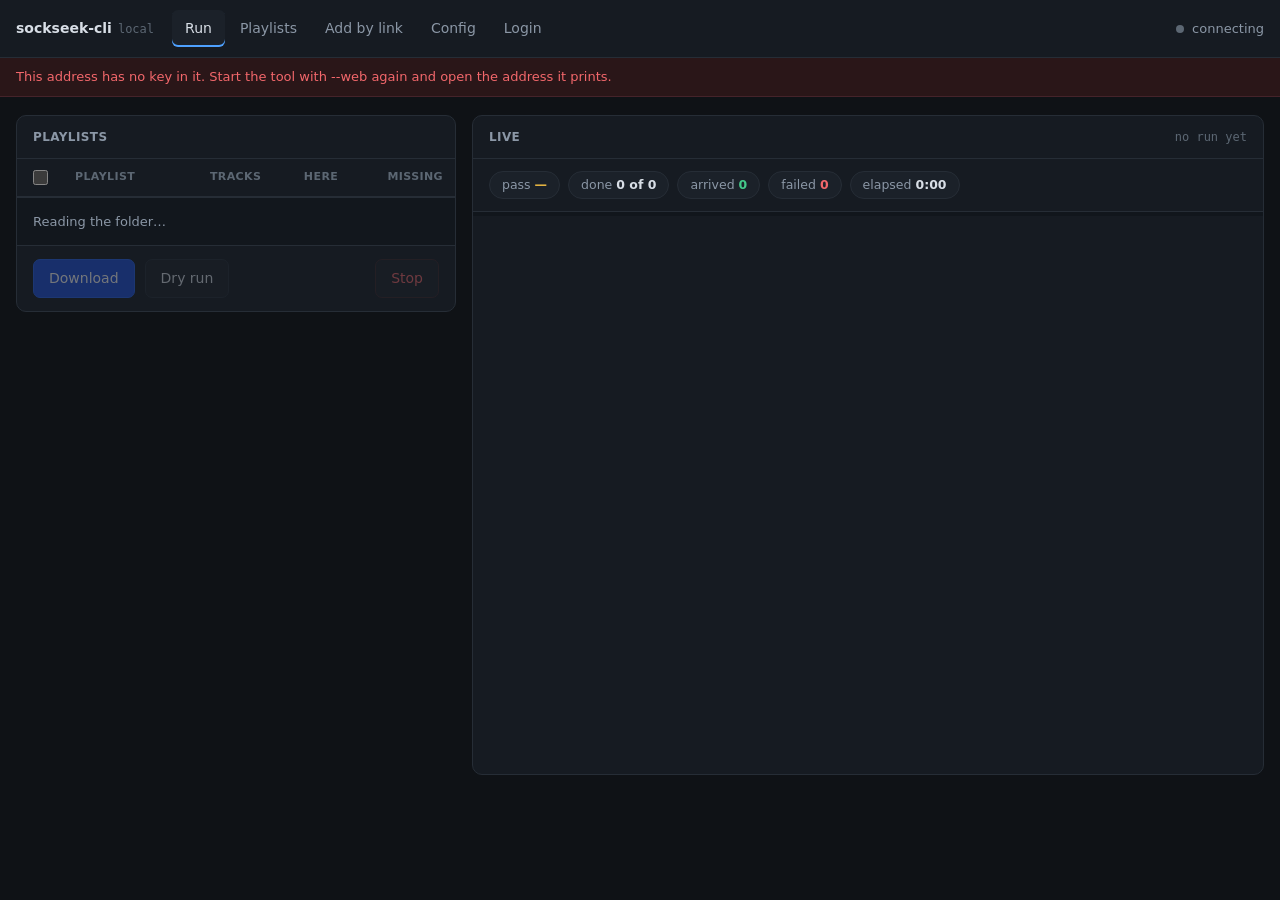
==== src/main/resources/web/index.html @ 7e44dfb7 "The same tool in a browser, on this machine only Asked for on 2026-10-19: start a run and watch the " ====
<!DOCTYPE html>
<html lang="en">
<head>
<meta charset="utf-8">
<meta name="viewport" content="width=device-width, initial-scale=1">
<title>sockseek-cli</title>
<link rel="stylesheet" href="app.css">
</head>
<body>

<header>
  <div class="brand">sockseek-cli <span id="where">local</span></div>
  <nav>
    <button class="on" data-go="run">Run</button>
    <button data-go="playlists">Playlists</button>
    <button data-go="link">Add by link</button>
    <button data-go="config">Config</button>
    <button data-go="login">Login</button>
  </nav>
  <div class="status"><i class="dot" id="dot"></i><span id="state">connecting</span></div>
</header>

<div class="banner" id="banner" hidden></div>

<main>

<!-- ======================= Run ======================= -->
<section class="page on" id="p-run">
 <div class="cols">

  <div class="card">
    <h2>Playlists <span class="sub" id="plSummary"></span></h2>
    <div class="wrap"><table id="plTable">
      <thead><tr>
        <th style="width:34px"><input type="checkbox" id="all" aria-label="select all"></th>
        <th>playlist</th><th>tracks</th><th>here</th><th>missing</th>
      </tr></thead>
      <tbody></tbody>
    </table></div>
    <div class="price" id="price">Reading the folder&hellip;</div>
    <div class="bar">
      <button class="btn primary" id="go" disabled>Download</button>
      <button class="btn" id="dry" disabled>Dry run</button>
      <span class="grow"></span>
      <button class="btn danger" id="stop" disabled>Stop</button>
    </div>
  </div>

  <div class="card">
    <h2>Live <span class="sub" id="runno">no run yet</span></h2>
    <div class="chips">
      <span class="chip pass">pass <b id="c-pass">&mdash;</b></span>
      <span class="chip">done <b id="c-done">0 of 0</b></span>
      <span class="chip ok">arrived <b id="c-ok">0</b></span>
      <span class="chip bad">failed <b id="c-bad">0</b></span>
      <span class="chip">elapsed <b id="c-time">0:00</b></span>
    </div>
    <div class="prog"><i id="bar"></i></div>
    <div class="log" id="log"></div>
  </div>

 </div>
</section>

<!-- ======================= Playlists ======================= -->
<section class="page" id="p-playlists">
 <div class="cols-edit">

  <div class="card">
    <h2>Files <span class="sub" id="fileCount"></span></h2>
    <div class="files" id="files"></div>
    <div class="bar">
      <input id="newName" placeholder="new playlist name" aria-label="new playlist name">
      <button class="btn" id="newFile">Create</button>
    </div>
  </div>

  <div class="card">
    <h2><span id="plName">pick a file</span>
      <span class="sub">one track a line: Artist - Title | m:ss</span></h2>
    <textarea id="plText" spellcheck="false" aria-label="playlist contents" disabled></textarea>
    <div class="bar">
      <button class="btn primary" id="plSave" disabled>Save</button>
      <button class="btn" id="plRevert" disabled>Revert</button>
      <span class="grow"></span>
      <span class="note">A copy is kept beside the file before it is written.</span>
    </div>
    <div class="msg" id="plMsg" hidden></div>
  </div>

 </div>
</section>

<!-- ======================= Add by link ======================= -->
<section class="page" id="p-link">
 <div class="card wide">
  <h2>Add by link <span class="sub">Spotify &middot; SoundCloud &middot; Beatport</span></h2>
  <div class="pad">
    <label class="field">
      <span>Paste a track or playlist link</span>
      <div class="row">
        <input id="linkIn" spellcheck="false"
               placeholder="https://open.spotify.com/playlist/... or a Beatport chart">
        <button class="btn primary" id="linkGo">Read</button>
      </div>
    </label>
    <label class="check"><input type="checkbox" id="linkTrack">
      one track, into <code>unsorted</code></label>
    <label class="check"><input type="checkbox" id="linkOver">
      replace a playlist of the same name</label>
    <div class="kv">
      A <b>playlist</b> link becomes a new file in <code>Playlists/</code>. Nothing is
      downloaded here &mdash; the Run page is where a download starts.<br>
      A <b>track</b> link is appended to <code>unsorted.txt</code>, which is a playlist like
      any other.<br>
      Beatport reads a chart, a genre top 100 and <code>beatport.com/top-100</code>. A track,
      release or library page cannot be read, and says so.
    </div>
  </div>
  <div class="msg" id="linkMsg" hidden></div>
  <pre class="out" id="linkOut" hidden></pre>
 </div>
</section>

<!-- ======================= Config ======================= -->
<section class="page" id="p-config">
 <div class="card">
  <h2>config.yaml <span class="sub" id="cfgPath"></span></h2>
  <textarea id="cfgText" spellcheck="false" aria-label="config.yaml"></textarea>
  <div class="bar">
    <button class="btn primary" id="cfgSave">Save</button>
    <button class="btn" id="cfgRevert">Revert</button>
    <span class="grow"></span>
    <span class="note">Checked before writing. A wrong key or unit stops the write.</span>
  </div>
  <div class="msg" id="cfgMsg" hidden></div>
 </div>
</section>

<!-- ======================= Login ======================= -->
<section class="page" id="p-login">
 <div class="card narrow">
  <h2>Soulseek login</h2>
  <div class="pad">
    <div class="msg info" id="logState" style="margin:0 0 16px"></div>
    <label class="field"><span>Username</span>
      <input id="user" autocomplete="off" placeholder="your Soulseek name"></label>
    <label class="field"><span>Password</span>
      <input id="pass" type="password" autocomplete="off"
             placeholder="not shown, not sent back"></label>
    <button class="btn primary" id="logSave">Save login</button>
    <div class="kv">
      Written to <code>config.local.yaml</code>, which git never sees.<br>
      It is never sent back to this page: the fields start empty on every load.
    </div>
  </div>
  <div class="msg" id="logMsg" hidden></div>
 </div>
</section>

</main>
<script src="app.js"></script>
</body>
</html>
---- src/main/resources/web/app.css ----
/* The console's own look, in a browser: a dark working surface, one accent, and digits that
   line up. Built for a desktop window - the owner asked for that on 2026-10-19 - and it
   narrows to one column rather than pretending to be a phone app. */
:root{
  --bg:#0f1216; --panel:#161b22; --panel-2:#1b2129; --sunken:#0d1117;
  --line:#262d36; --line-soft:#1d232b;
  --ink:#d8dee6; --ink-dim:#8b97a6; --ink-faint:#5c6773;
  --accent:#4ea1ff; --ok:#44c98a; --warn:#e3b341; --bad:#f2676b; --up:#a371f7;
  --mono:"Cascadia Mono",Consolas,"DejaVu Sans Mono",monospace;
  --sans:"Segoe UI",system-ui,sans-serif;
  color-scheme:dark;
}
*{box-sizing:border-box}
html,body{height:100%}
body{margin:0;background:var(--bg);color:var(--ink);font:14px/1.5 var(--sans)}
button,input,textarea{font:inherit;color:inherit}
:focus-visible{outline:2px solid var(--accent);outline-offset:2px}
@media (prefers-reduced-motion:reduce){*{animation:none!important;transition:none!important}}

header{display:flex;align-items:center;gap:18px;flex-wrap:wrap;padding:10px 16px;
  background:var(--panel);border-bottom:1px solid var(--line);position:sticky;top:0;z-index:10}
.brand{font-weight:600;white-space:nowrap;min-width:0;display:flex;align-items:baseline;gap:6px}
/* the folder is an absolute path and can be very long; it must not push the tabs onto a
   second line, so it is cut with the whole path kept in the tooltip */
.brand span{color:var(--ink-faint);font-weight:400;font-size:12px;font-family:var(--mono);
  max-width:34ch;overflow:hidden;text-overflow:ellipsis;white-space:nowrap}
nav{display:flex;gap:2px;flex:1;flex-wrap:wrap;min-width:0}
nav button{background:none;border:0;padding:8px 13px;border-radius:6px;color:var(--ink-dim);
  cursor:pointer}
nav button:hover{background:var(--panel-2);color:var(--ink)}
nav button.on{background:var(--panel-2);color:var(--ink);box-shadow:inset 0 -2px 0 var(--accent)}
.status{display:flex;align-items:center;gap:8px;color:var(--ink-dim);font-size:13px;
  white-space:nowrap}
.dot{width:8px;height:8px;border-radius:50%;background:var(--ink-faint);flex:none}
.dot.run{background:var(--ok);box-shadow:0 0 0 3px rgba(68,201,138,.18);animation:pulse 1.6s infinite}
.dot.off{background:var(--bad)}
@keyframes pulse{50%{opacity:.45}}

.banner{background:#2a1618;color:var(--bad);border-bottom:1px solid #45232a;
  padding:9px 16px;font-size:13px}

main{max-width:1500px;margin:0 auto;padding:18px 16px}
.page{display:none}
.page.on{display:block}
.cols{display:grid;grid-template-columns:minmax(360px,440px) minmax(0,1fr);gap:16px;
  align-items:start}
.cols-edit{display:grid;grid-template-columns:260px minmax(0,1fr);gap:16px;align-items:start}
@media (max-width:980px){.cols,.cols-edit{grid-template-columns:minmax(0,1fr)}}
.card{background:var(--panel);border:1px solid var(--line);border-radius:10px;min-width:0}
.card>h2{margin:0;padding:12px 16px;font-size:12px;font-weight:600;letter-spacing:.4px;
  text-transform:uppercase;color:var(--ink-dim);border-bottom:1px solid var(--line);
  display:flex;align-items:center;justify-content:space-between;gap:10px;flex-wrap:wrap}
.card>h2 .sub{text-transform:none;letter-spacing:0;font-weight:400;font-size:12px;
  color:var(--ink-faint);font-family:var(--mono);overflow-wrap:anywhere}
.pad{padding:16px}
.wrap{overflow-x:auto}
.narrow{max-width:460px}
.wide{max-width:980px}

table{width:100%;border-collapse:collapse;font-variant-numeric:tabular-nums}
th{font-size:11px;text-transform:uppercase;letter-spacing:.4px;color:var(--ink-faint);
  text-align:right;padding:8px 12px;border-bottom:1px solid var(--line);font-weight:600;
  white-space:nowrap}
th:first-child,th:nth-child(2){text-align:left}
td{padding:7px 12px;border-bottom:1px solid var(--line-soft);text-align:right;white-space:nowrap}
td:nth-child(2){text-align:left;white-space:normal;overflow-wrap:anywhere}
tr:last-child td{border-bottom:0}
tbody tr{cursor:pointer}
tbody tr:hover{background:var(--panel-2)}
tbody tr.sel{background:#15242f}
tbody tr.dead td:nth-child(2){color:var(--bad)}
td.miss{color:var(--warn)}
td.miss.zero{color:var(--ink-faint)}
input[type=checkbox]{accent-color:var(--accent);width:15px;height:15px;cursor:pointer;
  vertical-align:-2px}

.bar{display:flex;align-items:center;gap:10px;padding:13px 16px;border-top:1px solid var(--line);
  flex-wrap:wrap}
.btn{background:var(--panel-2);border:1px solid var(--line);border-radius:7px;padding:8px 15px;
  cursor:pointer}
.btn:hover:not(:disabled){border-color:#3a4553;background:#222a34}
.btn:disabled{opacity:.4;cursor:not-allowed}
.btn.primary{background:#1d4ed8;border-color:#2563eb;color:#fff;font-weight:500}
.btn.primary:hover:not(:disabled){background:#2563eb}
.btn.danger{color:var(--bad);border-color:#3a2529}
.btn.danger:hover:not(:disabled){background:#2a1b1e}
.grow{flex:1}

.price{padding:13px 16px;border-top:1px solid var(--line);background:#12171d;
  color:var(--ink-dim);font-size:13px;line-height:1.65}
.price b{color:var(--ink);font-weight:600}

.chips{display:flex;gap:8px;flex-wrap:wrap;padding:12px 16px;border-bottom:1px solid var(--line)}
.chip{background:var(--panel-2);border:1px solid var(--line);border-radius:999px;padding:4px 12px;
  font-size:12.5px;color:var(--ink-dim);font-variant-numeric:tabular-nums}
.chip b{color:var(--ink);font-weight:600}
.chip.ok b{color:var(--ok)} .chip.bad b{color:var(--bad)} .chip.pass b{color:var(--warn)}

.prog{height:4px;background:#11161c;overflow:hidden}
.prog i{display:block;height:100%;width:0;background:linear-gradient(90deg,var(--accent),var(--ok));
  transition:width .35s ease}

.log{font:12.5px/1.65 var(--mono);padding:12px 16px;height:min(62vh,620px);min-height:300px;
  overflow:auto;white-space:pre-wrap;overflow-wrap:anywhere}
.log div{padding:1px 0}
.log .head{color:var(--accent)}
.log .ok{color:var(--ok)}
.log .bad{color:var(--bad)}
.log .warn{color:var(--warn)}
.log .up{color:var(--up)}
.log .dim{color:var(--ink-faint)}

.files{max-height:62vh;overflow:auto}
.files button{display:flex;justify-content:space-between;gap:10px;width:100%;text-align:left;
  background:none;border:0;border-bottom:1px solid var(--line-soft);padding:9px 14px;
  cursor:pointer;color:var(--ink-dim)}
.files button:hover{background:var(--panel-2);color:var(--ink)}
.files button.on{background:#15242f;color:var(--ink);box-shadow:inset 2px 0 0 var(--accent)}
.files .n{font-variant-numeric:tabular-nums;color:var(--ink-faint);font-size:12px}

textarea{display:block;width:100%;background:var(--sunken);border:0;
  border-top:1px solid var(--line);padding:14px 16px;font:12.5px/1.7 var(--mono);
  resize:vertical;outline-offset:-2px;height:min(62vh,620px);min-height:280px}
textarea:disabled{color:var(--ink-faint)}
.out{margin:0 16px 16px;padding:12px 14px;background:var(--sunken);border-radius:7px;
  font:12.5px/1.6 var(--mono);white-space:pre-wrap;overflow-wrap:anywhere;max-height:40vh;
  overflow:auto}

.field{display:block;margin-bottom:14px}
.field span{display:block;margin-bottom:6px;color:var(--ink-dim);font-size:13px}
.field input{width:100%;background:var(--sunken);border:1px solid var(--line);border-radius:7px;
  padding:9px 12px}
.field input:focus{border-color:var(--accent);outline:none}
.row{display:flex;gap:10px;flex-wrap:wrap}
.row input{flex:1;min-width:240px}
.check{display:block;color:var(--ink-dim);font-size:13px;margin-bottom:8px}
.bar input{background:var(--sunken);border:1px solid var(--line);border-radius:7px;
  padding:7px 10px;flex:1;min-width:0}

.msg{padding:10px 14px;border-radius:7px;font-size:13px;margin:0 16px 16px;
  overflow-wrap:anywhere}
.msg.good{background:#10251b;color:var(--ok);border:1px solid #1d4433}
.msg.err{background:#2a1618;color:var(--bad);border:1px solid #45232a}
.msg.info{background:#10202e;color:var(--accent);border:1px solid #1d3a52}
.msg ul{margin:6px 0 0;padding-left:20px}

.kv{color:var(--ink-faint);font-size:12.5px;margin-top:10px;line-height:1.85}
code{font-family:var(--mono);color:var(--ink-dim);background:var(--sunken);padding:1px 6px;
  border-radius:4px}
.note{color:var(--ink-faint);font-size:12.5px}
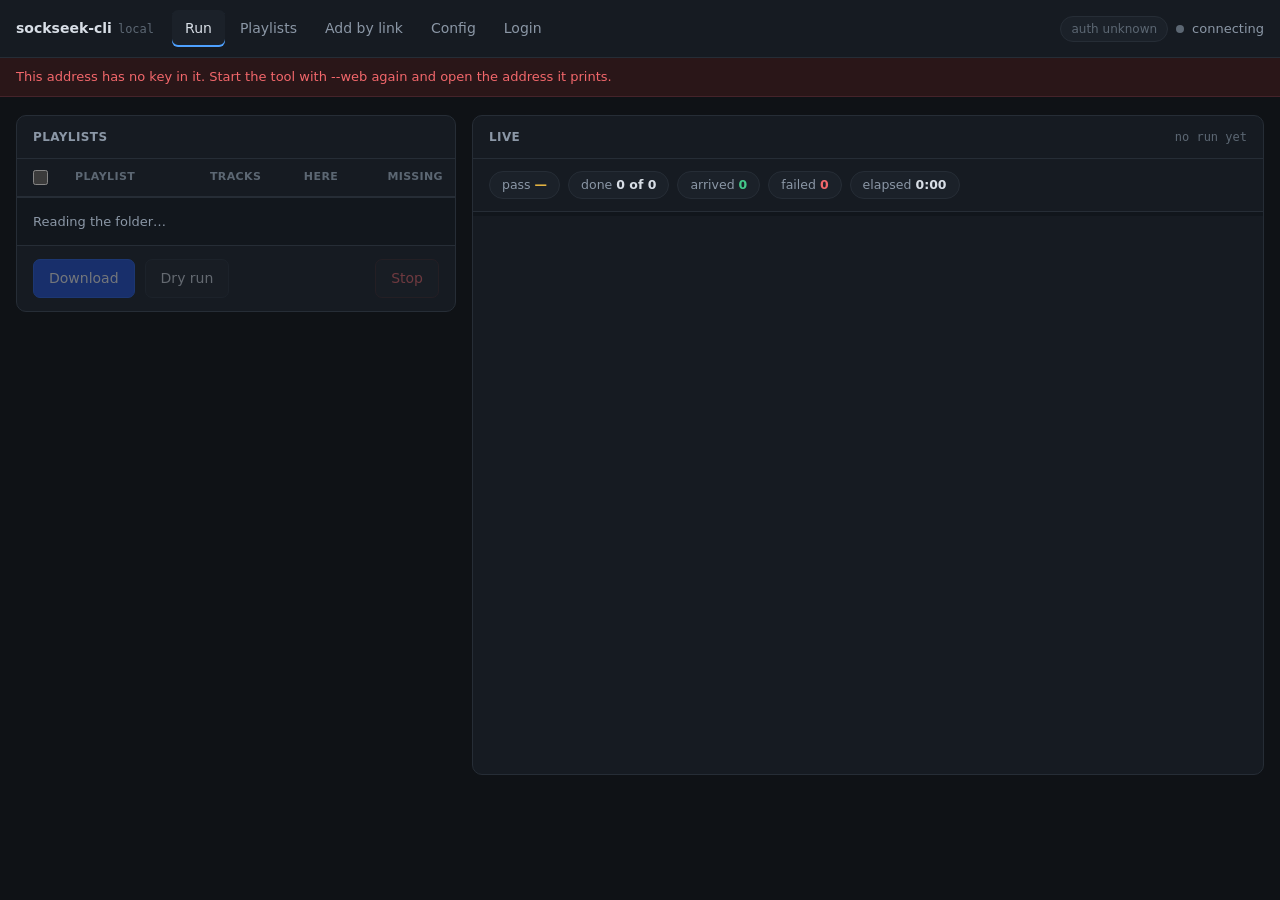
==== commit 16620ab3: "Say what a run will do, whether the login worked, and why a track did not arrive Four things the own" ====
--- a/src/main/resources/web/index.html
+++ b/src/main/resources/web/index.html
@@ -17,7 +17,10 @@
     <button data-go="config">Config</button>
     <button data-go="login">Login</button>
   </nav>
-  <div class="status"><i class="dot" id="dot"></i><span id="state">connecting</span></div>
+  <div class="status">
+    <span class="badge" id="auth" title="Soulseek sign-in">auth unknown</span>
+    <i class="dot" id="dot"></i><span id="state">connecting</span>
+  </div>
 </header>
 
 <div class="banner" id="banner" hidden></div>
@@ -86,6 +89,7 @@
       <span class="note">A copy is kept beside the file before it is written.</span>
     </div>
     <div class="msg" id="plMsg" hidden></div>
+    <div class="found" id="plFound" hidden></div>
   </div>
 
  </div>
@@ -125,14 +129,34 @@
 <!-- ======================= Config ======================= -->
 <section class="page" id="p-config">
  <div class="card">
-  <h2>config.yaml <span class="sub" id="cfgPath"></span></h2>
-  <textarea id="cfgText" spellcheck="false" aria-label="config.yaml"></textarea>
-  <div class="bar">
-    <button class="btn primary" id="cfgSave">Save</button>
-    <button class="btn" id="cfgRevert">Revert</button>
-    <span class="grow"></span>
-    <span class="note">Checked before writing. A wrong key or unit stops the write.</span>
+  <h2>
+    <span class="tabs">
+      <button class="tab on" data-cfg="form">By category</button>
+      <button class="tab" data-cfg="raw">The file</button>
+    </span>
+    <span class="sub" id="cfgPath"></span>
+  </h2>
+
+  <div id="cfgForm">
+    <div class="pad" id="cfgFields"></div>
+    <div class="bar">
+      <button class="btn primary" id="cfgApply" disabled>Save changes</button>
+      <button class="btn" id="cfgDrop" disabled>Undo</button>
+      <span class="grow"></span>
+      <span class="note" id="cfgCount">Nothing changed yet. Comments in the file are kept.</span>
+    </div>
   </div>
+
+  <div id="cfgRawBox" hidden>
+    <textarea id="cfgText" spellcheck="false" aria-label="config.yaml"></textarea>
+    <div class="bar">
+      <button class="btn primary" id="cfgSave">Save</button>
+      <button class="btn" id="cfgRevert">Revert</button>
+      <span class="grow"></span>
+      <span class="note">Checked before writing. A wrong key or unit stops the write.</span>
+    </div>
+  </div>
+
   <div class="msg" id="cfgMsg" hidden></div>
  </div>
 </section>
@@ -149,9 +173,12 @@
       <input id="pass" type="password" autocomplete="off"
              placeholder="not shown, not sent back"></label>
     <button class="btn primary" id="logSave">Save login</button>
+    <button class="btn" id="logCheck">Check it now</button>
     <div class="kv">
       Written to <code>config.local.yaml</code>, which git never sees.<br>
-      It is never sent back to this page: the fields start empty on every load.
+      It is never sent back to this page: the fields start empty on every load.<br>
+      <b>Check it now</b> asks Soulseek with one search and nothing else &mdash; no download,
+      and it costs one search out of the limit.
     </div>
   </div>
   <div class="msg" id="logMsg" hidden></div>
--- a/src/main/resources/web/app.css
+++ b/src/main/resources/web/app.css
@@ -148,3 +148,54 @@
 code{font-family:var(--mono);color:var(--ink-dim);background:var(--sunken);padding:1px 6px;
   border-radius:4px}
 .note{color:var(--ink-faint);font-size:12.5px}
+
+/* ---------------------------------------------------------------- the settings form */
+.tabs{display:flex;gap:2px}
+.tab{background:none;border:0;padding:5px 11px;border-radius:6px;color:var(--ink-faint);
+  cursor:pointer;font-size:12px;text-transform:none;letter-spacing:0}
+.tab:hover{background:var(--panel-2);color:var(--ink)}
+.tab.on{background:var(--panel-2);color:var(--ink);box-shadow:inset 0 -2px 0 var(--accent)}
+
+.group{border:1px solid var(--line);border-radius:8px;margin-bottom:14px;background:var(--sunken)}
+.group > h3{margin:0;padding:10px 14px;font-size:13px;font-weight:600;
+  border-bottom:1px solid var(--line);display:flex;gap:10px;align-items:baseline;flex-wrap:wrap}
+.group > h3 em{font-style:normal;font-weight:400;font-size:12px;color:var(--ink-faint)}
+.rows{padding:4px 14px 12px}
+.rowf{display:grid;grid-template-columns:minmax(150px,230px) 150px minmax(0,1fr);
+  gap:12px;align-items:start;padding:9px 0;border-bottom:1px solid var(--line-soft)}
+.rowf:last-child{border-bottom:0}
+@media (max-width:760px){.rowf{grid-template-columns:minmax(0,1fr)}}
+.rowf .name{font-family:var(--mono);font-size:12.5px;padding-top:7px;overflow-wrap:anywhere}
+.rowf .name b{font-weight:500;color:var(--ink)}
+.rowf .name i{font-style:normal;color:var(--ink-faint)}
+.rowf input[type=text]{width:100%;background:var(--panel);border:1px solid var(--line);
+  border-radius:6px;padding:6px 9px;font-family:var(--mono);font-size:12.5px}
+.rowf input[type=text]:focus{border-color:var(--accent);outline:none}
+.rowf .why{color:var(--ink-faint);font-size:12.5px;padding-top:6px}
+.rowf.changed input[type=text]{border-color:var(--warn)}
+.rowf.changed .name b{color:var(--warn)}
+.switch{display:inline-flex;gap:8px;align-items:center;color:var(--ink-dim);font-size:13px;
+  padding-top:6px}
+.ladder{display:flex;flex-direction:column;gap:6px}
+.ladder .rung{display:flex;gap:6px;align-items:center}
+.ladder .rung input{flex:1;min-width:0}
+.ladder .last{color:var(--ink-faint);font-size:12.5px;padding-left:2px}
+.mini{background:var(--panel-2);border:1px solid var(--line);border-radius:6px;
+  padding:4px 9px;cursor:pointer;font-size:12.5px}
+.mini:hover{border-color:#3a4553}
+
+/* ---------------------------------------------------------------- what the checker found */
+.found{margin:0 16px 16px;border:1px solid var(--line);border-radius:7px;overflow:hidden}
+.found div{display:flex;gap:10px;padding:6px 12px;font-size:12.5px;
+  border-bottom:1px solid var(--line-soft);align-items:baseline}
+.found div:last-child{border-bottom:0}
+.found .ln{font-family:var(--mono);color:var(--ink-faint);min-width:42px;text-align:right}
+.found .error .ln,.found .error .msg2{color:var(--bad)}
+.found .warn .ln,.found .warn .msg2{color:var(--warn)}
+.found .note .ln,.found .note .msg2{color:var(--ink-dim)}
+.found .msg2{overflow-wrap:anywhere}
+
+.badge{border:1px solid var(--line);border-radius:999px;padding:3px 10px;font-size:12px;
+  color:var(--ink-faint);background:var(--panel-2);white-space:nowrap}
+.badge.in{color:var(--ok);border-color:#1d4433;background:#10251b}
+.badge.out{color:var(--bad);border-color:#45232a;background:#2a1618}
